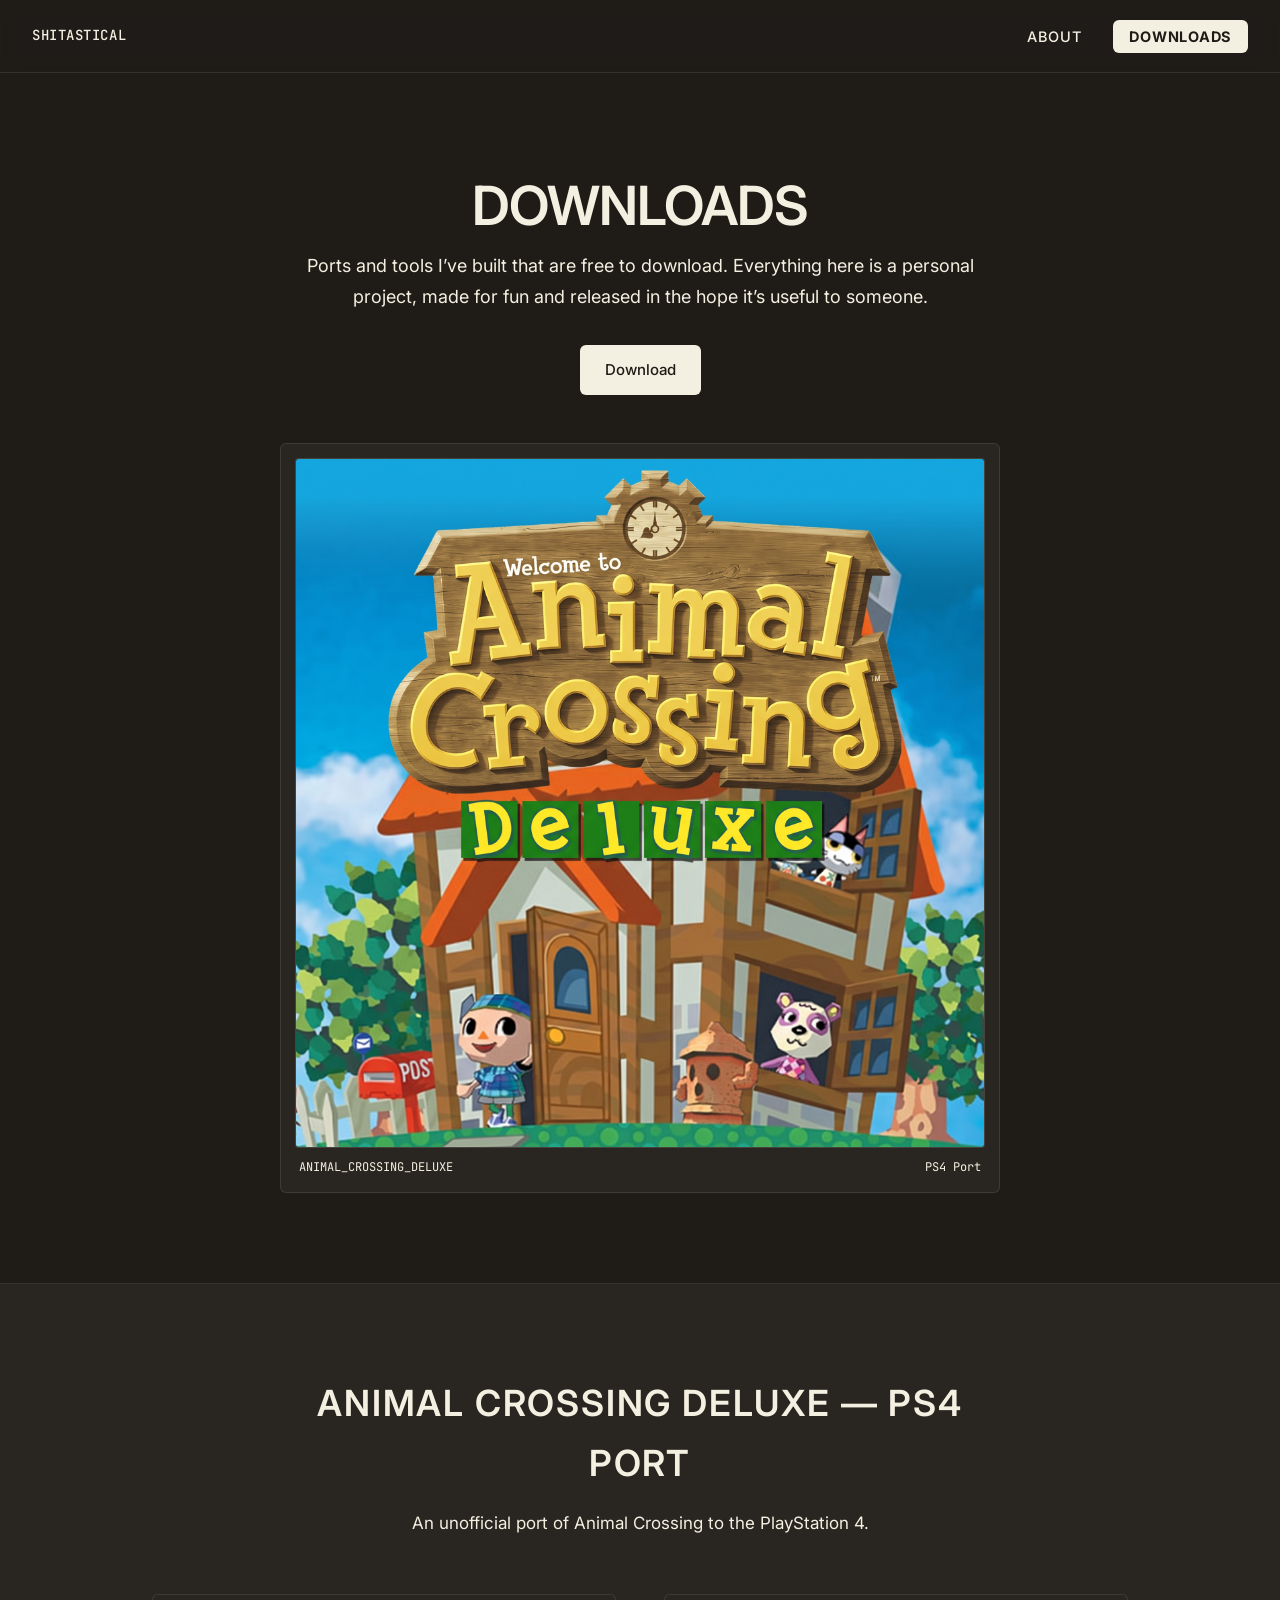
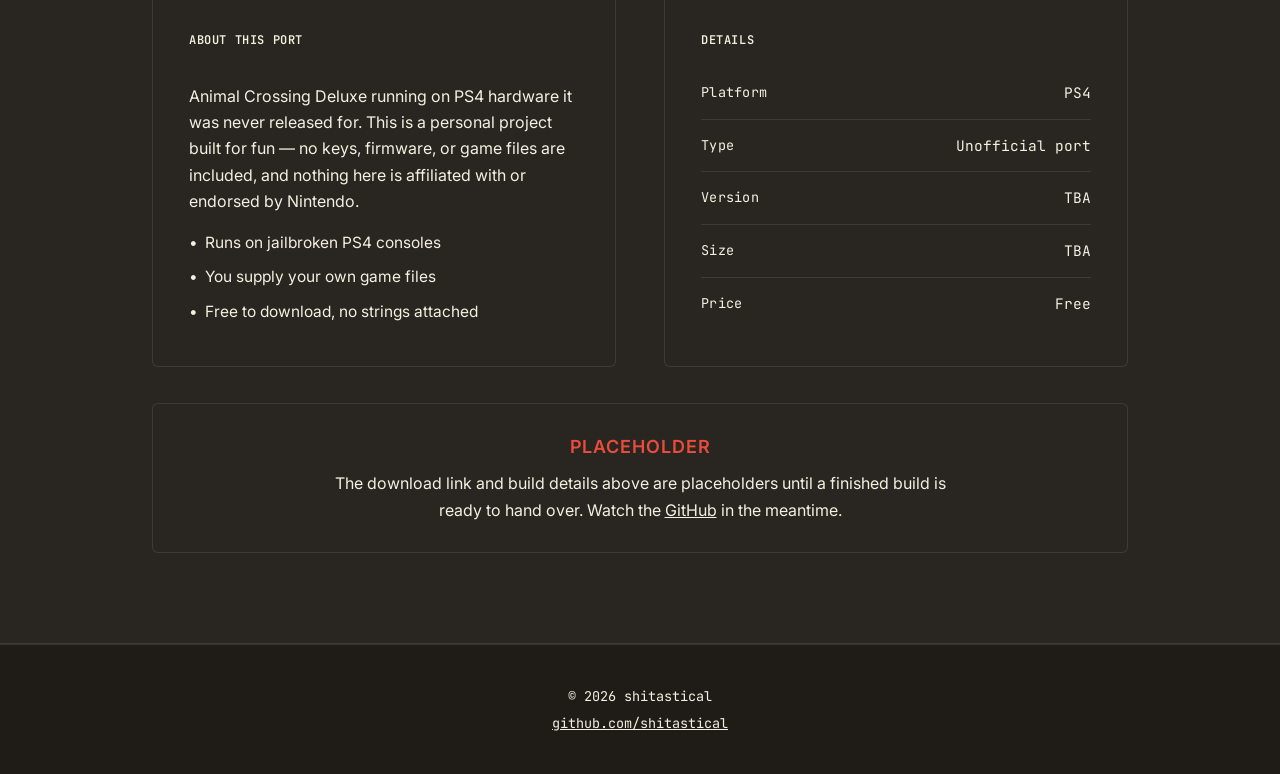
==== page-two.html @ 77c7bde1 "Fill in site content: About page, Downloads page with AC Deluxe art" ====
<!DOCTYPE html>
<html lang="en">
<head>
<meta charset="UTF-8">
<meta name="viewport" content="width=device-width, initial-scale=1.0">
<title>Downloads &mdash; shitastical</title>
<link rel="preconnect" href="https://fonts.googleapis.com">
<link rel="preconnect" href="https://fonts.gstatic.com" crossorigin>
<link href="https://fonts.googleapis.com/css2?family=Inter:wght@400;500;600;700&family=JetBrains+Mono:wght@400;500&display=swap" rel="stylesheet">
<link rel="stylesheet" href="style.css?v=2">
</head>
<body>

<div class="page-transition" id="pageTransition"></div>

<nav class="nav">
  <div class="wrap">
    <a href="#top" class="brand" data-page="page-two.html">
      <!-- <img src="assets/images/logo.png" alt="shitastical" class="logo-img"> -->
      shitastical
    </a>
    <ul class="nav-links">
      <li><a href="index.html" data-page="index.html">About</a></li>
      <li><a href="page-two.html" class="active" data-page="page-two.html">Downloads</a></li>
    </ul>
  </div>
</nav>

<main id="pageContent">
<header class="hero" id="top">
  <div class="wrap">
    <div class="hero-content">
      <h1>DOWNLOADS</h1>
      <p class="lede">
        Ports and tools I&rsquo;ve built that are free to download. Everything here is a
        personal project, made for fun and released in the hope it&rsquo;s useful to someone.
      </p>
      <div class="hero-ctas">
        <a href="#" class="btn btn-donate">Download</a>
      </div>
    </div>
    <div class="frame" style="max-width: 720px;">
      <div class="frame-inner" style="aspect-ratio: 1 / 1;">
        <img src="assets/images/animal_crossing_deluxe_icon.jpeg" alt="Animal Crossing Deluxe cover art">
      </div>
      <div class="frame-cap"><span>ANIMAL_CROSSING_DELUXE</span><span>PS4 Port</span></div>
    </div>
  </div>
</header>

<section class="section section-alt" id="ac-nintendo">
  <div class="wrap">
    <div class="section-head reveal">
      <h2>Animal Crossing Deluxe &mdash; PS4 Port</h2>
      <p>An unofficial port of Animal Crossing to the PlayStation 4.</p>
    </div>
    <div class="about-body">
      <div class="reveal about-card">
        <h4 class="about-card-label">About this port</h4>
        <p>
          Animal Crossing Deluxe running on PS4 hardware it was never released for. This is a
          personal project built for fun &mdash; no keys, firmware, or game files are included,
          and nothing here is affiliated with or endorsed by Nintendo.
        </p>
        <ul class="about-list">
          <li>Runs on jailbroken PS4 consoles</li>
          <li>You supply your own game files</li>
          <li>Free to download, no strings attached</li>
        </ul>
      </div>

      <div class="reveal about-card">
        <h4 class="about-card-label">Details</h4>
        <div class="stat-list">
          <div class="stat-row"><span class="label">Platform</span><span class="value">PS4</span></div>
          <div class="stat-row"><span class="label">Type</span><span class="value">Unofficial port</span></div>
          <div class="stat-row"><span class="label">Version</span><span class="value">TBA</span></div>
          <div class="stat-row"><span class="label">Size</span><span class="value">TBA</span></div>
          <div class="stat-row"><span class="label">Price</span><span class="value">Free</span></div>
        </div>
      </div>
    </div>

    <div class="reveal note-panel">
      <h3>Placeholder</h3>
      <p>
        The download link and build details above are placeholders until a finished build is
        ready to hand over. Watch the
        <a href="https://github.com/shitastical">GitHub</a> in the meantime.
      </p>
    </div>
  </div>
</section>

</main>

<!-- Lightbox Modal Overlay -->
<div class="lightbox" id="screenshotLightbox">
  <div class="lightbox-content">
    <button class="lightbox-close" id="lightboxClose" aria-label="Close">&times;</button>
    <div id="lightboxTarget" style="width:100%; height:100%;"></div>
  </div>
</div>

<footer>
  <div class="wrap" style="justify-content: center; flex-direction: column; gap: 4px;">
    <span>&copy; 2026 shitastical</span>
    <span><a href="https://github.com/shitastical">github.com/shitastical</a></span>
  </div>
</footer>

<script>
  // SPA Page Router
  const pageContent = document.getElementById('pageContent');
  const pageTransition = document.getElementById('pageTransition');
  const navLinks = document.querySelectorAll('.nav-links a, .brand');
  
  // Intercept nav clicks
  navLinks.forEach(link => {
    link.addEventListener('click', async (e) => {
      const href = link.getAttribute('href');
      const dataPage = link.getAttribute('data-page');
      const targetPage = dataPage || href;
      
      if (href && !href.startsWith('#') && !href.startsWith('javascript:') && targetPage) {
        // Skip transition if already on this page
        const currentPage = window.location.pathname.split('/').pop() || 'page-two.html';
        if (currentPage === targetPage) {
          e.preventDefault();
          window.scrollTo({ top: 0, behavior: 'smooth' });
          // Re-trigger reveal animations
          document.querySelectorAll('.reveal').forEach(el => el.classList.remove('is-visible'));
          setTimeout(() => {
            initRevealAnimations();
          }, 100);
          return;
        }
        
        e.preventDefault();
        
        // Update active state
        document.querySelectorAll('.nav-links a').forEach(a => a.classList.remove('active'));
        if (link.parentElement.classList.contains('nav-links')) {
          link.classList.add('active');
        } else {
          const matchingLink = document.querySelector(`.nav-links a[data-page="${targetPage}"]`);
          if (matchingLink) matchingLink.classList.add('active');
        }
        
        // Fade out content and show overlay
        pageContent.classList.add('loading');
        if (pageTransition) {
          pageTransition.classList.add('active');
        }
        
        // Wait for fade-out to complete, then fetch
        setTimeout(async () => {
          const fadeOutEnd = Date.now();
          
          try {
            const response = await fetch(targetPage);
            const html = await response.text();
            const parser = new DOMParser();
            const doc = parser.parseFromString(html, 'text/html');
            const newContent = doc.getElementById('pageContent');
            
            if (newContent) {
              pageContent.innerHTML = newContent.innerHTML;
              history.pushState({}, '', targetPage);
              window.scrollTo(0, 0);
              initRevealAnimations();
              
              // Wait 500ms after content is ready
              setTimeout(() => {
                pageContent.classList.remove('loading');
                if (pageTransition) {
                  pageTransition.classList.remove('active');
                }
              }, 500);
            }
          } catch (error) {
            console.error('Failed to load page:', error);
            pageContent.classList.remove('loading');
            if (pageTransition) {
              pageTransition.classList.remove('active');
            }
            window.location.href = targetPage;
          }
        }, 400);
      }
    });
  });
  
  // Handle browser back/forward
  window.addEventListener('popstate', () => {
    const currentPage = window.location.pathname.split('/').pop() || 'page-two.html';
    const matchingLink = document.querySelector(`.nav-links a[data-page="${currentPage}"]`);
    if (matchingLink) {
      document.querySelectorAll('.nav-links a').forEach(a => a.classList.remove('active'));
      matchingLink.classList.add('active');
    }
  });
  
  // Reveal animations
  function initRevealAnimations() {
    const revealEls = document.querySelectorAll('.reveal');
    if ('IntersectionObserver' in window) {
      const io = new IntersectionObserver((entries) => {
        entries.forEach(entry => {
          if (entry.isIntersecting) {
            entry.target.classList.add('is-visible');
            io.unobserve(entry.target);
          }
        });
      }, { threshold: 0.12 });
      revealEls.forEach(el => io.observe(el));
    } else {
      revealEls.forEach(el => el.classList.add('is-visible'));
    }
  }
  
  // Lightbox with event delegation
  const lightbox = document.getElementById('screenshotLightbox');
  const lightboxTarget = document.getElementById('lightboxTarget');
  const lightboxClose = document.getElementById('lightboxClose');
  
  document.addEventListener('click', (e) => {
    const frame = e.target.closest('.frame');
    if (frame && lightbox && lightboxTarget) {
      const img = frame.querySelector('img');
      const placeholder = frame.querySelector('.photo-placeholder-frame');
      
      if (img) {
        const clonedImg = img.cloneNode(true);
        lightboxTarget.innerHTML = '';
        lightboxTarget.appendChild(clonedImg);
        lightbox.classList.add('is-active');
        document.body.style.overflow = 'hidden';
      } else if (placeholder) {
        const clonedPlaceholder = placeholder.cloneNode(true);
        lightboxTarget.innerHTML = '';
        lightboxTarget.appendChild(clonedPlaceholder);
        lightbox.classList.add('is-active');
        document.body.style.overflow = 'hidden';
      }
    }
  });
  
  function closeLightbox() {
    if (lightbox) {
      lightbox.classList.remove('is-active');
      if (lightboxTarget) lightboxTarget.innerHTML = '';
      document.body.style.overflow = '';
    }
  }
  
  if (lightboxClose) lightboxClose.addEventListener('click', closeLightbox);
  if (lightbox) {
    lightbox.addEventListener('click', (e) => {
      if (e.target === lightbox) closeLightbox();
    });
  }
  
  document.addEventListener('keydown', (e) => {
    if (e.key === 'Escape') closeLightbox();
  });
  
  // Initialize on load
  initRevealAnimations();
</script>
</body>
</html>
---- style.css ----
:root {
  /* Two-tone beige palette */
  --void: #1f1c18;
  --panel: #292520;
  --panel-2: #332e28;
  --line: rgba(244, 240, 225, 0.1);
  --line-strong: rgba(244, 240, 225, 0.18);
  --paper: #f4f0e1;
  --dim: #f4f0e1;
  --dimmer: #f4f0e1;
  --accent: #f4f0e1;
  --accent-hover: #f4f0e1;

  --font-body: 'Inter', -apple-system, BlinkMacSystemFont, "Segoe UI", Roboto, sans-serif;
  --font-mono: 'JetBrains Mono', monospace;

  --wrap: 1040px;
}

* { box-sizing: border-box; }

html {
  scroll-behavior: smooth;
  scroll-padding-top: 72px; 
}

body {
  margin: 0;
  background: var(--void);
  color: var(--paper);
  font-family: var(--font-body);
  font-size: 16px;
  line-height: 1.65;
  -webkit-font-smoothing: antialiased;
}

img {
  max-width: 100%;
  display: block;
  object-fit: cover;
}

a { color: inherit; }

:focus-visible {
  outline: 2px solid var(--accent); 
  outline-offset: 3px;
}

.wrap { max-width: var(--wrap); margin: 0 auto; padding: 0 32px; }

.status-tag {
  display: inline-block;
  font-family: var(--font-mono);
  font-size: 12px;
  letter-spacing: .06em;
  text-transform: uppercase;
  color: var(--accent);
  background: rgba(244, 240, 225, 0.06);
  border: 1px solid var(--line-strong);
  border-radius: 4px;
  padding: 6px 14px;
}

h1, h2, h3, h4 {
  font-family: var(--font-body);
  font-weight: 600;
  margin: 0;
  letter-spacing: -.02em;
}

/* ---------- NAV ---------- */
.nav {
  position: fixed;
  top: 0; left: 0; right: 0;
  z-index: 10000;
  background: rgba(31, 28, 24, 0.96);
  backdrop-filter: blur(8px);
  border-bottom: 1px solid var(--line);
}

.nav .wrap {
  display: flex;
  align-items: center;
  justify-content: space-between;
  height: 72px;
  max-width: 100%;
  padding: 0 32px;
}
.brand {
  display: flex;
  align-items: center;
  gap: 12px;
  text-decoration: none;
  font-family: var(--font-mono);
  font-size: 14px;
  font-weight: 500;
  letter-spacing: .04em;
  text-transform: uppercase;
  color: var(--paper);
}
.logo-img {
  width: 36px; height: 36px;
  flex-shrink: 0;
  object-fit: contain;
  border-radius: 4px;
}
.nav-links {
  display: flex;
  gap: 32px;
  list-style: none;
  margin: 0; padding: 0;
}
.nav-links a {
  color: var(--dim);
  text-decoration: none;
  font-size: 14.5px;
  font-weight: 500;
  text-transform: uppercase;
  letter-spacing: .05em;
  transition: color .2s ease;
}
.nav-links a:hover { color: var(--paper); }
.nav-links a.active {
  color: var(--void);
  font-weight: 700;
  background: var(--paper);
  padding: 8px 16px;
  border-radius: 6px;
}
@media (max-width: 760px){ .nav-links { display: none; } }

/* ---------- HERO ---------- */
.hero {
  padding: 160px 0 90px;
  border-bottom: 1px solid var(--line);
  background: var(--void);
  text-align: center;
}

.hero-content {
  max-width: 760px;
  margin: 0 auto;
}
.hero h1 {
  font-size: clamp(36px, 4.5vw, 54px);
  line-height: 1.1;
  margin: 16px 0 16px;
}
.hero p.lede {
  font-size: 18px;
  color: var(--dim);
  margin: 0 auto 32px;
  max-width: 62ch;
  line-height: 1.7;
}
.hero-ctas {
  display: flex;
  gap: 16px;
  justify-content: center;
  margin-bottom: 48px;
}

.btn {
  display: inline-flex;
  align-items: center;
  justify-content: center;
  gap: 10px;
  font-family: var(--font-body);
  font-weight: 500;
  font-size: 15px;
  padding: 12px 24px;
  border-radius: 6px;
  text-decoration: none;
  border: 1px solid transparent;
  cursor: pointer;
  transition: background .2s ease, border-color .2s ease, color .2s ease;
}

.btn-donate { background: var(--paper); color: var(--void); }
.btn-donate:hover { background: var(--accent-hover); }

.btn-outline { background: var(--panel); border-color: var(--line-strong); color: var(--paper); }
.btn-outline:hover { border-color: var(--accent); background: var(--panel-2); }

/* ---------- FRAMES ---------- */
.frame { 
  background: var(--panel);
  border: 1px solid var(--line);
  border-radius: 6px;
  padding: 14px;
  margin: 0 auto;
  width: 100%;
  cursor: pointer;
  transition: border-color .2s ease, transform .2s ease, box-shadow .2s ease;
}
.frame:hover {
  border-color: var(--accent);
  transform: translateY(-2px);
  box-shadow: 0 8px 24px rgba(0, 0, 0, 0.3);
}

.frame-inner {
  width: 100%;
  aspect-ratio: 16 / 9;
  background: var(--panel-2);
  border: 1px solid var(--line);
  border-radius: 4px;
  display: flex;
  align-items: center;
  justify-content: center;
  text-align: center;
  position: relative;
  overflow: hidden;
}
.frame-inner img {
  width: 100%;
  height: 100%;
  object-fit: cover;
}
.frame-inner svg {
  position: absolute;
  top: 0; left: 0;
  width: 100%; height: 100%;
  display: block;
}
.frame-cap {
  display: flex;
  justify-content: space-between;
  font-family: var(--font-mono);
  font-size: 12px;
  color: var(--dimmer);
  padding: 10px 4px 0;
}

/* ---------- LIGHTBOX ---------- */
.lightbox {
  position: fixed;
  top: 0; left: 0; width: 100%; height: 100%;
  background: rgba(20, 18, 16, 0.97);
  z-index: 20000;
  display: none;
  align-items: center;
  justify-content: center;
  padding: 40px;
  backdrop-filter: blur(12px);
}
.lightbox.is-active {
  display: flex;
}
.lightbox-content {
  max-width: 960px;
  width: 100%;
  background: var(--panel-2);
  border: 1px solid var(--line-strong);
  border-radius: 8px;
  padding: 14px;
  position: relative;
  box-shadow: 0 24px 48px rgba(0, 0, 0, 0.5);
}
.lightbox-content svg,
.lightbox-content img {
  width: 100%;
  height: auto;
  display: block;
  border-radius: 4px;
}
.lightbox-close {
  position: absolute;
  top: -40px; right: 0;
  background: none;
  border: none;
  color: #e74c3c;
  font-family: var(--font-mono);
  font-size: 28px;
  font-weight: bold;
  cursor: pointer;
  line-height: 1;
  padding: 4px 8px;
  transition: color .2s ease, transform .15s ease;
}
.lightbox-close:hover {
  color: #ff6b5a;
  transform: scale(1.15);
}

/* ---------- SECTIONS ---------- */
.section { padding: 90px 0; border-bottom: 1px solid var(--line); }
.section-alt { background: var(--panel); }
.section-head { max-width: 740px; margin: 0 auto 56px; text-align: center; }
.section-head h2 { font-size: clamp(28px, 3vw, 36px); margin-bottom: 16px; text-transform: uppercase; letter-spacing: .05em; }
.section-head p { margin: 10px 0 0; font-size: 17px; color: var(--dim); line-height: 1.7; }

/* ---------- ABOUT ---------- */
.about-body { 
  display: grid; 
  grid-template-columns: 1fr 1fr; 
  gap: 48px; 
  align-items: stretch;
}

.about-card {
  background: var(--panel);
  border: 1px solid var(--line);
  border-radius: 6px;
  padding: 36px;
  display: flex;
  flex-direction: column;
  justify-content: flex-start;
  height: 100%;
}

.about-card-label {
  font-family: var(--font-mono);
  font-size: 12px;
  letter-spacing: .05em;
  text-transform: uppercase;
  color: var(--accent);
  margin-bottom: 16px;
}

#philosophy .about-card-label {
  text-align: center;
}

#about .about-card-label {
  text-align: center;
}

.about-bio {
  font-size: 15.5px;
  color: var(--dim);
  line-height: 1.7;
  margin: 0 0 24px;
}

.about-list {
  list-style: none;
  margin: 0;
  padding: 0;
  display: flex;
  flex-direction: column;
  gap: 10px;
}
.about-list li {
  font-size: 15.5px;
  color: var(--dim);
  padding-left: 16px;
  position: relative;
  line-height: 1.6;
}
.about-list li::before {
  content: "•";
  position: absolute;
  left: 0;
  color: var(--accent);
}

.about-photo-card {
  display: flex;
  align-items: center;
  justify-content: center;
  padding: 0;
  overflow: hidden;
  position: relative;
}

.photo-caption {
  position: absolute;
  left: 0;
  right: 0;
  bottom: 0;
  padding: 12px 16px;
  background: linear-gradient(to top, rgba(0,0,0,.75), rgba(0,0,0,0));
  color: var(--paper);
  font-family: var(--font-mono);
  font-size: 15px;
  letter-spacing: .02em;
  text-align: center;
}

.photo-placeholder {
  width: 100%;
  height: 100%;
  min-height: 280px;
  background: var(--panel-2);
  display: flex;
  align-items: center;
  justify-content: center;
}
.photo-placeholder span {
  font-family: var(--font-mono);
  font-size: 13px;
  color: var(--dimmer);
  text-transform: uppercase;
  letter-spacing: .05em;
}

.photo-placeholder-frame {
  display: flex;
  align-items: center;
  justify-content: center;
}
.photo-placeholder-frame span {
  font-family: var(--font-mono);
  font-size: 13px;
  color: var(--dimmer);
  text-transform: uppercase;
  letter-spacing: .05em;
}

.feature-cols {
  display: grid;
  grid-template-columns: 1fr 1fr;
  gap: 28px;
  height: 100%;
}
.feature-cols ul {
  list-style: none;
  margin: 0;
  padding: 0;
  display: flex;
  flex-direction: column;
  gap: 10px;
}
.feature-cols li {
  font-size: 15.5px;
  color: var(--dim);
  padding-left: 16px;
  position: relative;
  line-height: 1.6;
}
.feature-cols li::before {
  content: "•";
  position: absolute;
  left: 0;
  color: var(--accent);
}

.stat-list { 
  display: flex;
  flex-direction: column;
  justify-content: center;
  height: 100%;
}
.stat-row {
  display: flex; justify-content: space-between;
  padding: 14px 0; border-bottom: 1px solid var(--line);
}
.stat-row:last-child { border-bottom: none; }
.stat-row .label {
  font-family: var(--font-mono); font-size: 13.5px; letter-spacing: .02em;
  color: var(--dimmer);
}
.stat-row .value { font-family: var(--font-mono); font-size: 14.5px; color: var(--paper); }

.note-panel {
  background: var(--panel);
  border: 1px solid var(--line);
  border-radius: 6px;
  padding: 28px 36px;
  margin-top: 36px;
  text-align: center;
}
.note-panel h3 { font-size: 18px; font-weight: 600; margin-bottom: 8px; color: #e74c3c; text-transform: uppercase; letter-spacing: .05em; }
.note-panel p { margin: 0 auto; font-size: 16px; color: var(--dim); max-width: 64ch; line-height: 1.7; }

/* ---------- GALLERY ---------- */
.gallery-grid { display: grid; grid-template-columns: repeat(2, 1fr); gap: 24px; }
@media (max-width: 640px){ .gallery-grid { grid-template-columns: 1fr; } }

/* ---------- DEVLOG ---------- */
.log { max-width: 720px; margin: 0 auto; }
.log-entry {
  display: grid; 
  grid-template-columns: 120px 1fr; 
  gap: 32px;
  padding: 24px 0; 
  border-bottom: 1px solid var(--line);
}
.log-entry:first-child { padding-top: 0; }
.log-entry:last-child { border-bottom: none; }
.log-date {
  font-family: var(--font-mono); 
  font-size: 13.5px; 
  color: var(--dimmer);
  line-height: 1.5;
}
.log-tag {
  display: inline-block; 
  font-family: var(--font-mono); 
  font-size: 11.5px;
  letter-spacing: .04em; 
  text-transform: uppercase; 
  color: var(--accent);
  margin-bottom: 6px;
}
.log-entry h3 { font-size: 18px; font-weight: 600; margin-bottom: 8px; }
.log-entry p { margin: 0; font-size: 15.5px; color: var(--dim); line-height: 1.65; }

/* ---------- SUPPORT ---------- */
.support-grid { display: flex; flex-wrap: wrap; justify-content: center; gap: 28px; max-width: 860px; margin: 0 auto; }
@media (max-width: 680px){ .support-grid { flex-direction: column; align-items: center; } }
.support-card {
  background: var(--panel-2);
  border: 1px solid var(--line);
  border-radius: 6px;
  padding: 36px;
  display: flex;
  flex-direction: column;
  align-items: center;
  text-align: center;
  min-height: 400px;
  width: 100%;
  max-width: 340px;
}
.support-card h3 { font-size: 20px; font-weight: 600; margin-bottom: 10px; }
.support-card > p { color: var(--dim); font-size: 15.5px; margin: 0 0 24px; line-height: 1.65; }
.roles {
  list-style: none; margin: 0 0 28px; padding: 0;
  display: flex; flex-direction: column; gap: 8px;
  width: 100%;
  text-align: center;
  background: var(--panel);
  padding: 20px;
  border: 1px solid var(--line);
  border-radius: 4px;
}
.roles li {
  font-family: var(--font-mono);
  font-size: 14px; color: var(--paper);
}
.support-card .btn { margin: auto 0; }

/* ---------- PAGE HERO (for devlog/join pages) ---------- */
.page-hero {
  padding: 160px 0 60px;
  border-bottom: 1px solid var(--line);
  background: var(--void);
  text-align: center;
}
.page-hero h1 {
  font-size: clamp(36px, 4.5vw, 54px);
  line-height: 1.1;
  margin: 16px 0 16px;
  text-transform: uppercase;
  letter-spacing: .05em;
}
.page-hero p {
  font-size: 18px;
  color: var(--dim);
  margin: 0 auto 32px;
  max-width: 62ch;
  line-height: 1.7;
}

/* ---------- ROLES GRID (for join page) ---------- */
.roles-grid {
  display: grid;
  grid-template-columns: repeat(2, 1fr);
  gap: 24px;
  max-width: 860px;
  margin: 0 auto;
}
@media (max-width: 680px){ .roles-grid { grid-template-columns: 1fr; } }
.role-card {
  background: var(--panel);
  border: 1px solid var(--line);
  border-radius: 6px;
  padding: 36px;
  display: flex;
  flex-direction: column;
  align-items: center;
  text-align: center;
}
.role-card h3 {
  font-family: var(--font-mono);
  font-size: 16px;
  text-transform: uppercase;
  letter-spacing: .05em;
  margin-bottom: 12px;
  color: var(--accent);
}
.role-card p {
  font-size: 15px;
  color: var(--dim);
  line-height: 1.6;
  margin: 0;
}

/* ---------- FORM (for join page) ---------- */
.apply-form {
  max-width: 640px;
  margin: 0 auto;
  background: var(--panel);
  border: 1px solid var(--line);
  border-radius: 6px;
  padding: 48px;
}
.form-group {
  margin-bottom: 24px;
}
.form-group label {
  display: block;
  font-family: var(--font-mono);
  font-size: 13px;
  text-transform: uppercase;
  letter-spacing: .05em;
  color: var(--dimmer);
  margin-bottom: 8px;
}
.form-group input,
.form-group select,
.form-group textarea {
  width: 100%;
  background: var(--panel-2);
  border: 1px solid var(--line-strong);
  border-radius: 4px;
  padding: 12px 16px;
  color: var(--paper);
  font-family: var(--font-body);
  font-size: 15px;
  transition: border-color .2s ease;
}
.form-group input:focus,
.form-group select:focus,
.form-group textarea:focus {
  outline: none;
  border-color: var(--accent);
}
.form-group textarea {
  resize: vertical;
  min-height: 120px;
}
.form-submit {
  width: 100%;
  background: var(--paper);
  color: var(--void);
  font-weight: 600;
  font-size: 15px;
  padding: 14px 24px;
  border: none;
  border-radius: 6px;
  cursor: pointer;
  text-transform: uppercase;
  letter-spacing: .05em;
  transition: background .2s ease;
}
.form-submit:hover {
  background: var(--accent-hover);
}

/* ---------- FOOTER ---------- */
footer { padding: 40px 0; background: var(--void); border-top: 1px solid var(--line); }
footer .wrap {
  display: flex; 
  justify-content: center; 
  align-items: center;
  font-family: var(--font-mono);
  font-size: 13.5px; 
  color: var(--dimmer);
}

/* ---------- REVEAL ---------- */
.reveal { 
  opacity: 0; 
  transform: translateY(16px); 
  transition: opacity 0.6s ease, transform 0.6s ease; 
}
.reveal.is-visible { opacity: 1; transform: translateY(0); }
@media (prefers-reduced-motion: reduce){
  .reveal { opacity: 1; transform: none; transition: none; }
  html { scroll-behavior: auto; }
}

/* ---------- ROADMAP ---------- */
.roadmap {
  max-width: 800px;
  margin: 0 auto;
  display: flex;
  flex-direction: column;
  gap: 24px;
}
.roadmap-entry {
  display: grid;
  grid-template-columns: 140px 1fr;
  gap: 32px;
  padding: 24px;
  background: var(--panel);
  border: 1px solid var(--line);
  border-radius: 6px;
  transition: border-color .2s ease, transform .2s ease;
}
.roadmap-entry:hover {
  border-color: var(--line-strong);
  transform: translateY(-2px);
}
.roadmap-date {
  font-family: var(--font-mono);
  font-size: 13px;
  letter-spacing: .04em;
  text-transform: uppercase;
  color: var(--accent);
  white-space: nowrap;
  padding-top: 2px;
}
.roadmap-content h3 {
  font-size: 18px;
  font-weight: 600;
  margin: 0 0 8px;
  color: var(--paper);
}
.roadmap-content p {
  margin: 0;
  font-size: 15.5px;
  color: var(--dim);
  line-height: 1.65;
}
@media (max-width: 680px) {
  .roadmap-entry {
    grid-template-columns: 1fr;
    gap: 10px;
  }
}

/* ---------- PAGE TRANSITION ---------- */
.page-transition {
  position: fixed;
  top: 72px; left: 0;
  width: 100%; height: calc(100% - 72px);
  background: var(--void);
  z-index: 9999;
  pointer-events: none;
  opacity: 0;
  transition: opacity 0.4s ease;
}
.page-transition.active {
  opacity: 1;
  pointer-events: all;
}

#pageContent {
  opacity: 1;
  transition: opacity 0.4s ease;
}
#pageContent.loading {
  opacity: 0;
}

@media (max-width: 820px) {
  .about-body { grid-template-columns: 1fr; gap: 32px; }
  .feature-cols { margin-top: 24px; }
  .section { padding: 60px 0; }
  .apply-form { padding: 32px 24px; }
  .log-entry { grid-template-columns: 1fr; gap: 8px; }
}
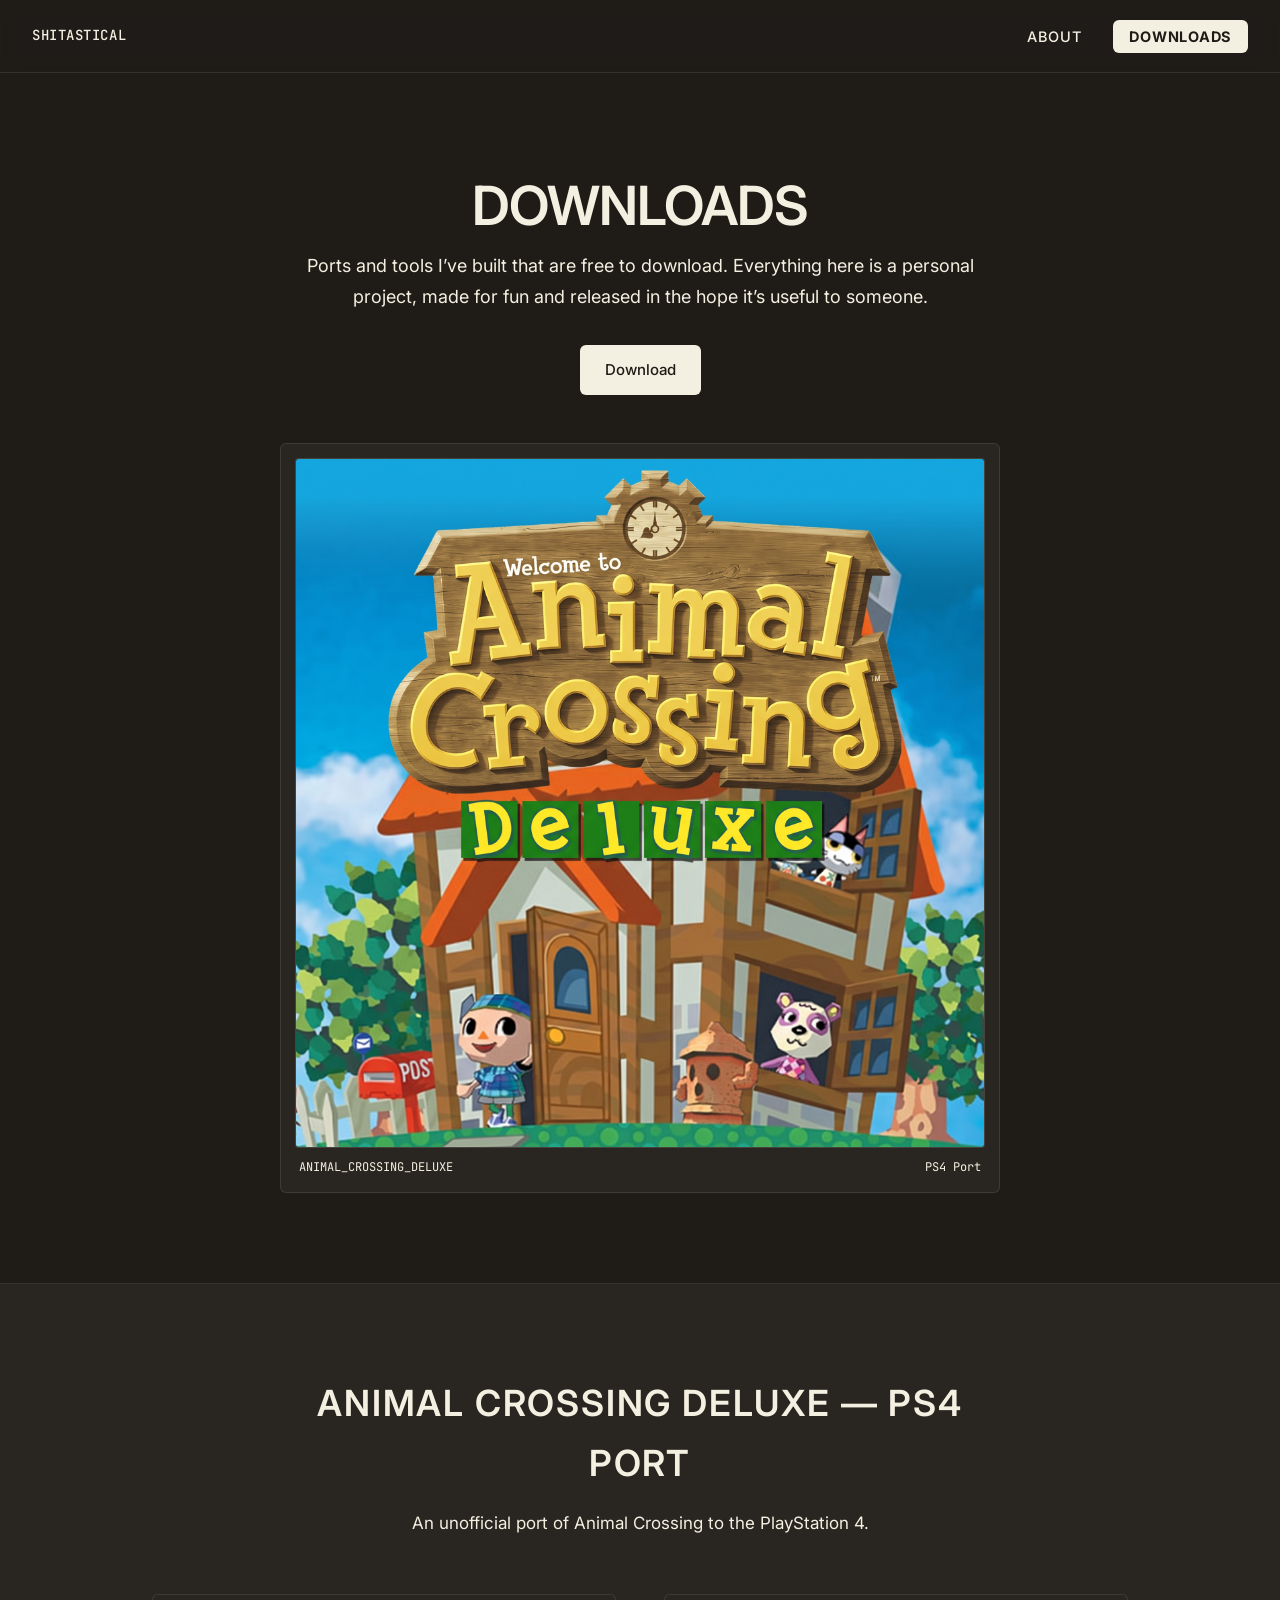
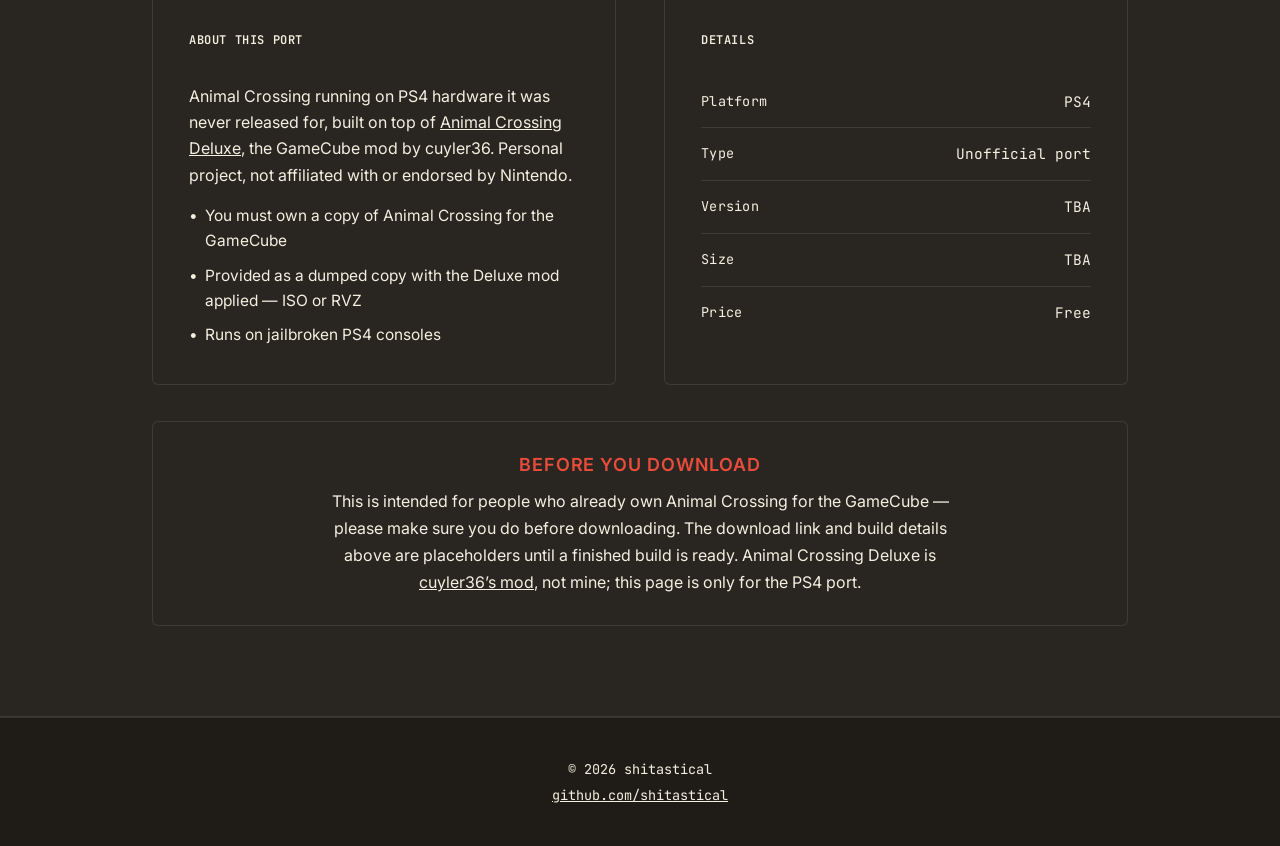
==== commit c8cdddc8: "Downloads: credit AC Deluxe mod, state GameCube ownership requirement" ====
--- a/page-two.html
+++ b/page-two.html
@@ -58,14 +58,15 @@
       <div class="reveal about-card">
         <h4 class="about-card-label">About this port</h4>
         <p>
-          Animal Crossing Deluxe running on PS4 hardware it was never released for. This is a
-          personal project built for fun &mdash; no keys, firmware, or game files are included,
-          and nothing here is affiliated with or endorsed by Nintendo.
+          Animal Crossing running on PS4 hardware it was never released for, built on top of
+          <a href="https://cuyler36.github.io/acdx/" rel="noopener">Animal Crossing Deluxe</a>,
+          the GameCube mod by cuyler36. Personal project, not affiliated with or endorsed by
+          Nintendo.
         </p>
         <ul class="about-list">
+          <li>You must own a copy of Animal Crossing for the GameCube</li>
+          <li>Provided as a dumped copy with the Deluxe mod applied &mdash; ISO or RVZ</li>
           <li>Runs on jailbroken PS4 consoles</li>
-          <li>You supply your own game files</li>
-          <li>Free to download, no strings attached</li>
         </ul>
       </div>
 
@@ -82,11 +83,13 @@
     </div>
 
     <div class="reveal note-panel">
-      <h3>Placeholder</h3>
+      <h3>Before you download</h3>
       <p>
-        The download link and build details above are placeholders until a finished build is
-        ready to hand over. Watch the
-        <a href="https://github.com/shitastical">GitHub</a> in the meantime.
+        This is intended for people who already own Animal Crossing for the GameCube &mdash;
+        please make sure you do before downloading. The download link and build details above
+        are placeholders until a finished build is ready. Animal Crossing Deluxe is
+        <a href="https://cuyler36.github.io/acdx/" rel="noopener">cuyler36&rsquo;s mod</a>, not
+        mine; this page is only for the PS4 port.
       </p>
     </div>
   </div>
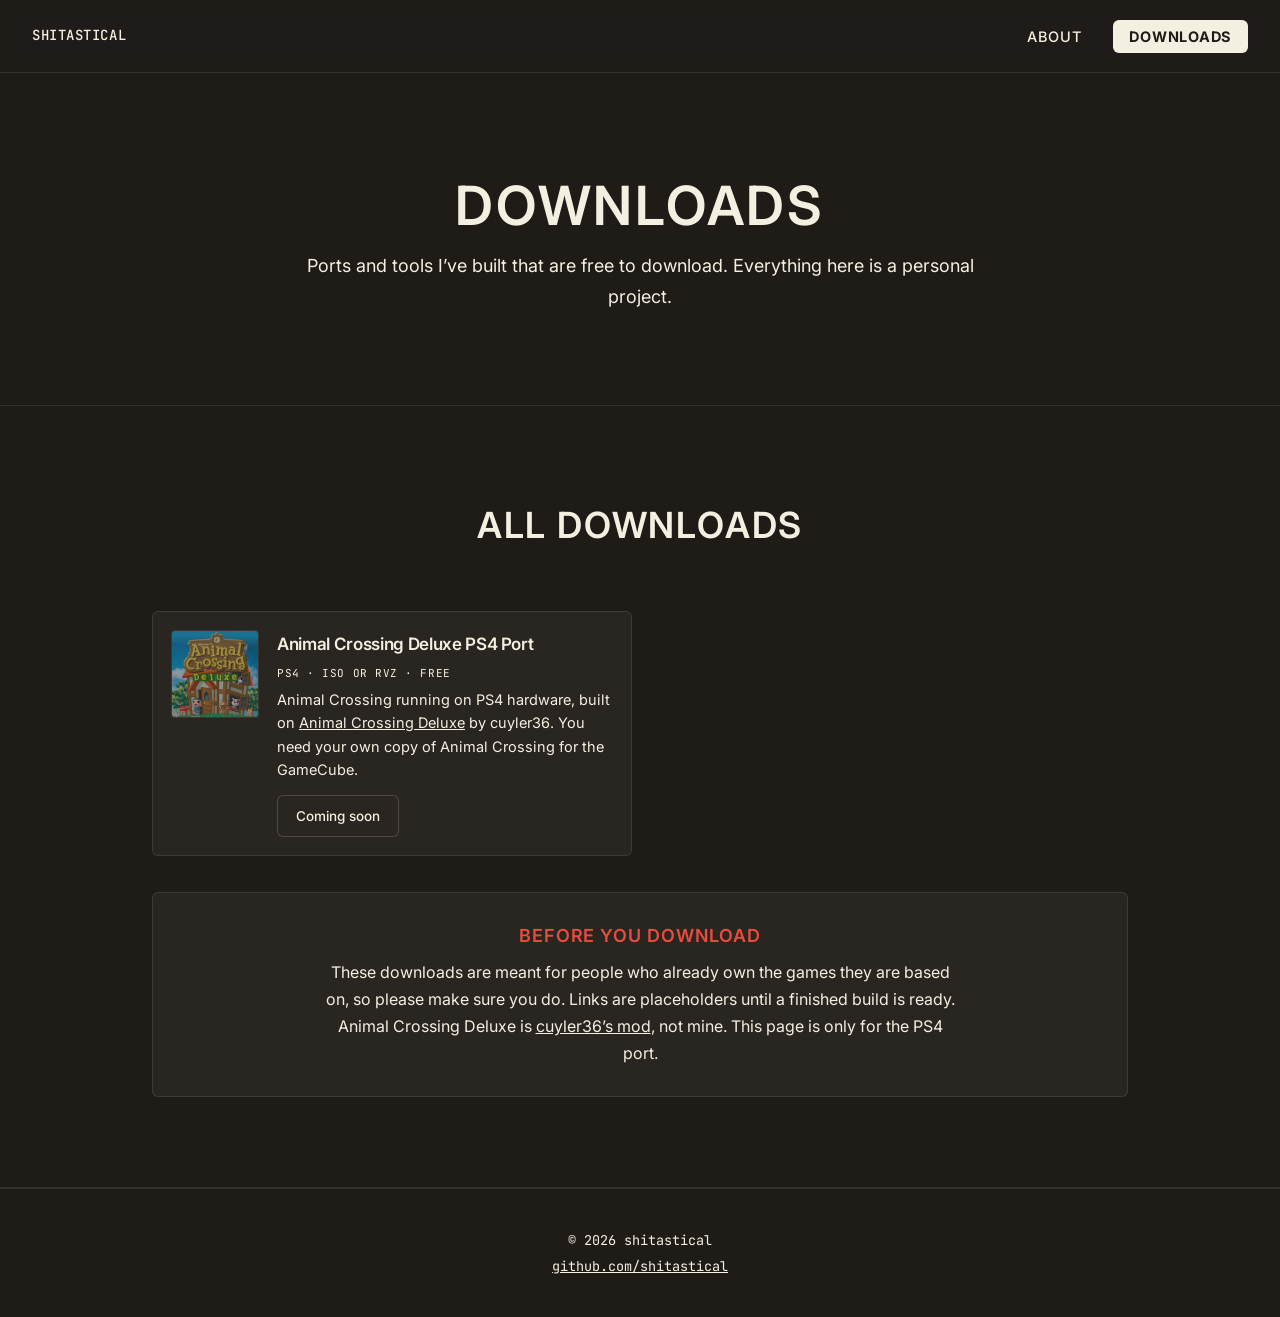
==== commit 77c3a7e0: "Downloads page as card grid; drop em-dashes" ====
--- a/page-two.html
+++ b/page-two.html
@@ -3,7 +3,7 @@
 <head>
 <meta charset="UTF-8">
 <meta name="viewport" content="width=device-width, initial-scale=1.0">
-<title>Downloads &mdash; shitastical</title>
+<title>Downloads, shitastical</title>
 <link rel="preconnect" href="https://fonts.googleapis.com">
 <link rel="preconnect" href="https://fonts.gstatic.com" crossorigin>
 <link href="https://fonts.googleapis.com/css2?family=Inter:wght@400;500;600;700&family=JetBrains+Mono:wght@400;500&display=swap" rel="stylesheet">
@@ -27,69 +27,48 @@
 </nav>
 
 <main id="pageContent">
-<header class="hero" id="top">
+<header class="page-hero" id="top">
   <div class="wrap">
-    <div class="hero-content">
-      <h1>DOWNLOADS</h1>
-      <p class="lede">
-        Ports and tools I&rsquo;ve built that are free to download. Everything here is a
-        personal project, made for fun and released in the hope it&rsquo;s useful to someone.
-      </p>
-      <div class="hero-ctas">
-        <a href="#" class="btn btn-donate">Download</a>
-      </div>
-    </div>
-    <div class="frame" style="max-width: 720px;">
-      <div class="frame-inner" style="aspect-ratio: 1 / 1;">
-        <img src="assets/images/animal_crossing_deluxe_icon.jpeg" alt="Animal Crossing Deluxe cover art">
-      </div>
-      <div class="frame-cap"><span>ANIMAL_CROSSING_DELUXE</span><span>PS4 Port</span></div>
-    </div>
+    <h1>DOWNLOADS</h1>
+    <p>Ports and tools I&rsquo;ve built that are free to download. Everything here is a personal project.</p>
   </div>
 </header>
 
-<section class="section section-alt" id="ac-nintendo">
+<section class="section" id="downloads">
   <div class="wrap">
     <div class="section-head reveal">
-      <h2>Animal Crossing Deluxe &mdash; PS4 Port</h2>
-      <p>An unofficial port of Animal Crossing to the PlayStation 4.</p>
+      <h2>All downloads</h2>
     </div>
-    <div class="about-body">
-      <div class="reveal about-card">
-        <h4 class="about-card-label">About this port</h4>
-        <p>
-          Animal Crossing running on PS4 hardware it was never released for, built on top of
-          <a href="https://cuyler36.github.io/acdx/" rel="noopener">Animal Crossing Deluxe</a>,
-          the GameCube mod by cuyler36. Personal project, not affiliated with or endorsed by
-          Nintendo.
-        </p>
-        <ul class="about-list">
-          <li>You must own a copy of Animal Crossing for the GameCube</li>
-          <li>Provided as a dumped copy with the Deluxe mod applied &mdash; ISO or RVZ</li>
-          <li>Runs on jailbroken PS4 consoles</li>
-        </ul>
-      </div>
-
-      <div class="reveal about-card">
-        <h4 class="about-card-label">Details</h4>
-        <div class="stat-list">
-          <div class="stat-row"><span class="label">Platform</span><span class="value">PS4</span></div>
-          <div class="stat-row"><span class="label">Type</span><span class="value">Unofficial port</span></div>
-          <div class="stat-row"><span class="label">Version</span><span class="value">TBA</span></div>
-          <div class="stat-row"><span class="label">Size</span><span class="value">TBA</span></div>
-          <div class="stat-row"><span class="label">Price</span><span class="value">Free</span></div>
+
+    <div class="download-grid">
+
+      <article class="reveal download-card is-soon">
+        <img class="download-thumb" src="assets/images/animal_crossing_deluxe_icon.jpeg"
+             alt="Animal Crossing Deluxe cover art" width="88" height="88" loading="lazy">
+        <div class="download-body">
+          <h3 class="download-title">Animal Crossing Deluxe PS4 Port</h3>
+          <p class="download-meta">PS4 &middot; ISO or RVZ &middot; Free</p>
+          <p class="download-desc">
+            Animal Crossing running on PS4 hardware, built on
+            <a href="https://cuyler36.github.io/acdx/" rel="noopener">Animal Crossing Deluxe</a>
+            by cuyler36. You need your own copy of Animal Crossing for the GameCube.
+          </p>
+          <div class="download-actions">
+            <a href="#" class="btn btn-outline">Coming soon</a>
+          </div>
         </div>
-      </div>
+      </article>
+
     </div>
 
     <div class="reveal note-panel">
       <h3>Before you download</h3>
       <p>
-        This is intended for people who already own Animal Crossing for the GameCube &mdash;
-        please make sure you do before downloading. The download link and build details above
-        are placeholders until a finished build is ready. Animal Crossing Deluxe is
+        These downloads are meant for people who already own the games they are based on,
+        so please make sure you do. Links are placeholders until a finished build is ready.
+        Animal Crossing Deluxe is
         <a href="https://cuyler36.github.io/acdx/" rel="noopener">cuyler36&rsquo;s mod</a>, not
-        mine; this page is only for the PS4 port.
+        mine. This page is only for the PS4 port.
       </p>
     </div>
   </div>
--- a/style.css
+++ b/style.css
@@ -650,6 +650,66 @@
   background: var(--accent-hover);
 }
 
+/* ---------- DOWNLOADS ---------- */
+.download-grid {
+  display: grid;
+  grid-template-columns: repeat(auto-fill, minmax(320px, 1fr));
+  gap: 16px;
+}
+.download-card {
+  background: var(--panel);
+  border: 1px solid var(--line);
+  border-radius: 6px;
+  padding: 18px;
+  display: flex;
+  gap: 18px;
+  align-items: flex-start;
+  transition: border-color .2s ease;
+}
+.download-card:hover { border-color: var(--line-strong); }
+.download-thumb {
+  width: 88px;
+  height: 88px;
+  flex-shrink: 0;
+  object-fit: cover;
+  border-radius: 4px;
+  border: 1px solid var(--line);
+  background: var(--panel-2);
+}
+.download-body {
+  min-width: 0;
+  display: flex;
+  flex-direction: column;
+  gap: 6px;
+}
+.download-title {
+  font-size: 17px;
+  font-weight: 600;
+  margin: 0;
+}
+.download-meta {
+  font-family: var(--font-mono);
+  font-size: 11px;
+  letter-spacing: .05em;
+  text-transform: uppercase;
+  color: var(--dimmer);
+  margin: 0;
+}
+.download-desc {
+  font-size: 14.5px;
+  color: var(--dim);
+  line-height: 1.6;
+  margin: 0;
+}
+.download-actions {
+  margin-top: 8px;
+  display: flex;
+  gap: 10px;
+  flex-wrap: wrap;
+}
+.download-actions .btn { padding: 9px 18px; font-size: 13.5px; }
+.download-card.is-soon .download-thumb { opacity: .6; }
+
 /* ---------- FOOTER ---------- */
 footer { padding: 40px 0; background: var(--void); border-top: 1px solid var(--line); }
 footer .wrap {
@@ -753,4 +813,5 @@
   .section { padding: 60px 0; }
   .apply-form { padding: 32px 24px; }
   .log-entry { grid-template-columns: 1fr; gap: 8px; }
-}
+  .download-grid { grid-template-columns: 1fr; }
+}
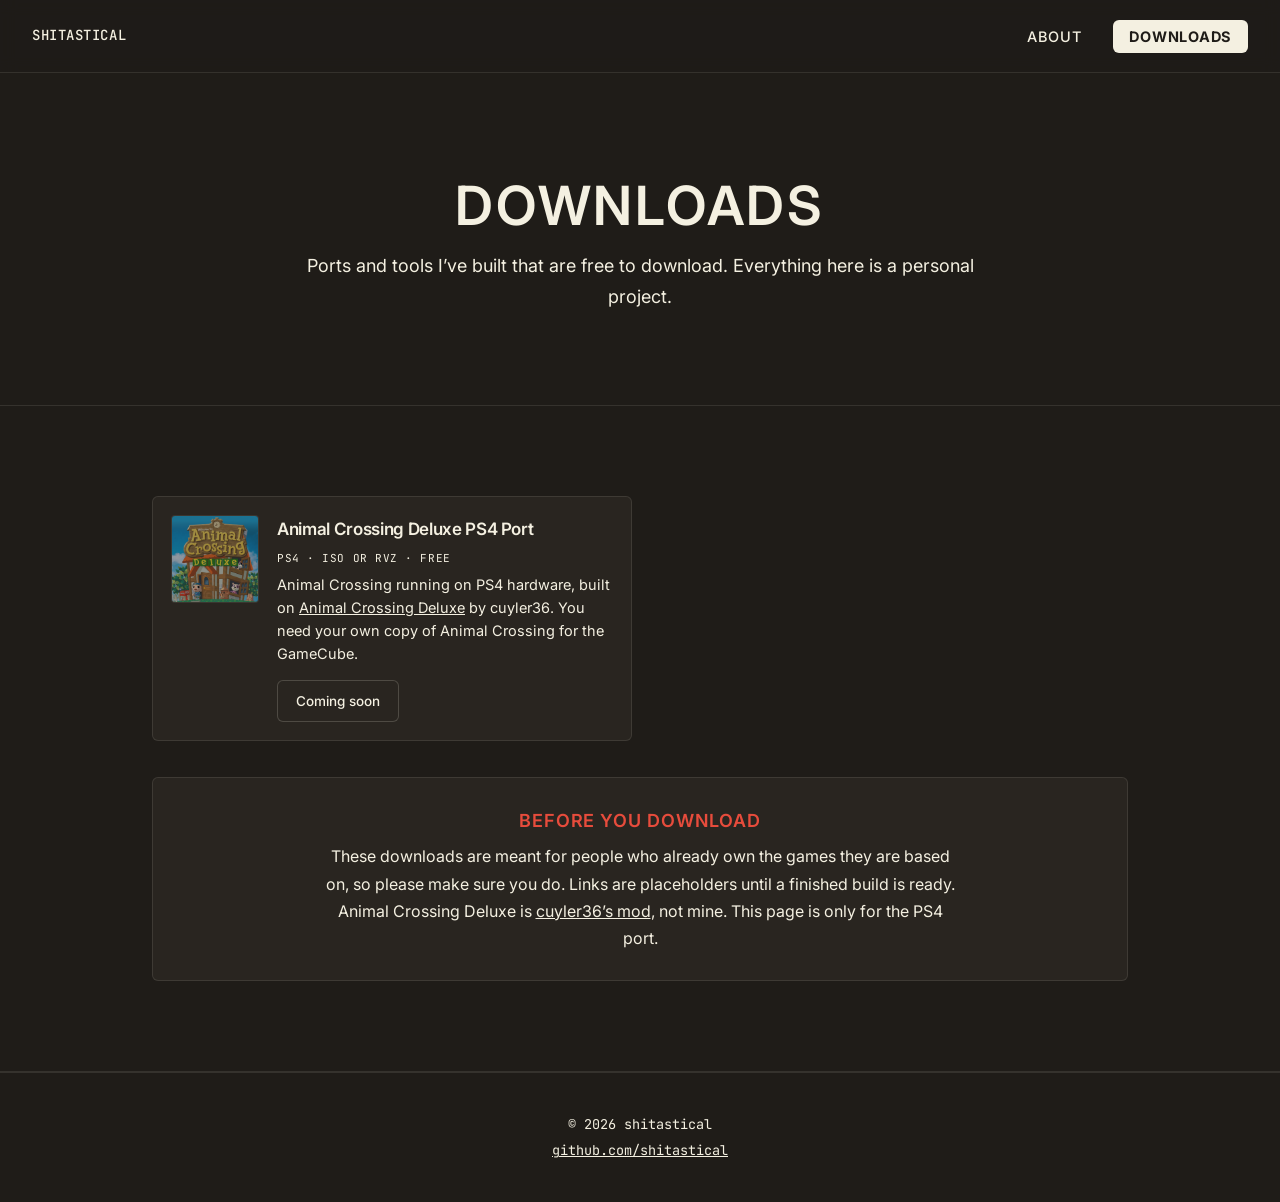
==== commit 64e1c1d7: "Downloads: drop redundant All downloads heading" ====
--- a/page-two.html
+++ b/page-two.html
@@ -36,10 +36,6 @@
 
 <section class="section" id="downloads">
   <div class="wrap">
-    <div class="section-head reveal">
-      <h2>All downloads</h2>
-    </div>
-
     <div class="download-grid">
 
       <article class="reveal download-card is-soon">
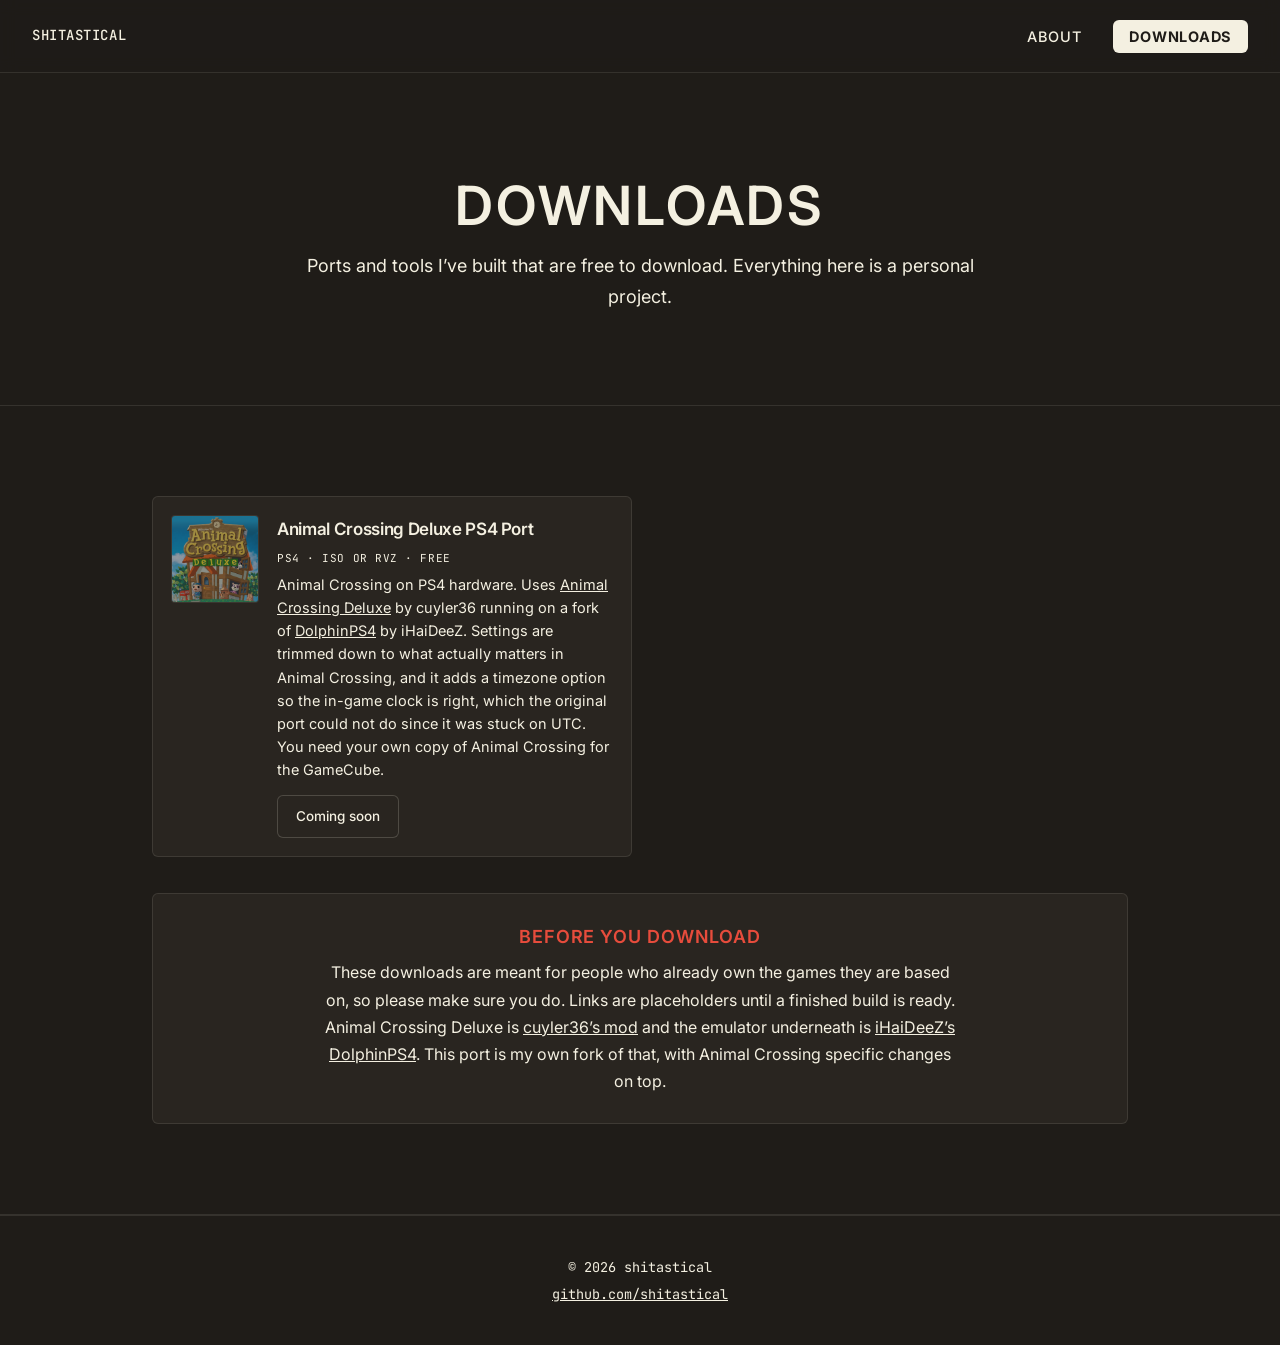
==== commit c4a4dd40: "Credit iHaiDeeZ's DolphinPS4 and note AC-specific changes" ====
--- a/page-two.html
+++ b/page-two.html
@@ -45,9 +45,14 @@
           <h3 class="download-title">Animal Crossing Deluxe PS4 Port</h3>
           <p class="download-meta">PS4 &middot; ISO or RVZ &middot; Free</p>
           <p class="download-desc">
-            Animal Crossing running on PS4 hardware, built on
+            Animal Crossing on PS4 hardware. Uses
             <a href="https://cuyler36.github.io/acdx/" rel="noopener">Animal Crossing Deluxe</a>
-            by cuyler36. You need your own copy of Animal Crossing for the GameCube.
+            by cuyler36 running on a fork of
+            <a href="https://github.com/iHaiDeeZ/DolphinPS4" rel="noopener">DolphinPS4</a> by
+            iHaiDeeZ. Settings are trimmed down to what actually matters in Animal Crossing, and
+            it adds a timezone option so the in-game clock is right, which the original port
+            could not do since it was stuck on UTC. You need your own copy of Animal Crossing
+            for the GameCube.
           </p>
           <div class="download-actions">
             <a href="#" class="btn btn-outline">Coming soon</a>
@@ -63,8 +68,10 @@
         These downloads are meant for people who already own the games they are based on,
         so please make sure you do. Links are placeholders until a finished build is ready.
         Animal Crossing Deluxe is
-        <a href="https://cuyler36.github.io/acdx/" rel="noopener">cuyler36&rsquo;s mod</a>, not
-        mine. This page is only for the PS4 port.
+        <a href="https://cuyler36.github.io/acdx/" rel="noopener">cuyler36&rsquo;s mod</a> and
+        the emulator underneath is
+        <a href="https://github.com/iHaiDeeZ/DolphinPS4" rel="noopener">iHaiDeeZ&rsquo;s DolphinPS4</a>.
+        This port is my own fork of that, with Animal Crossing specific changes on top.
       </p>
     </div>
   </div>
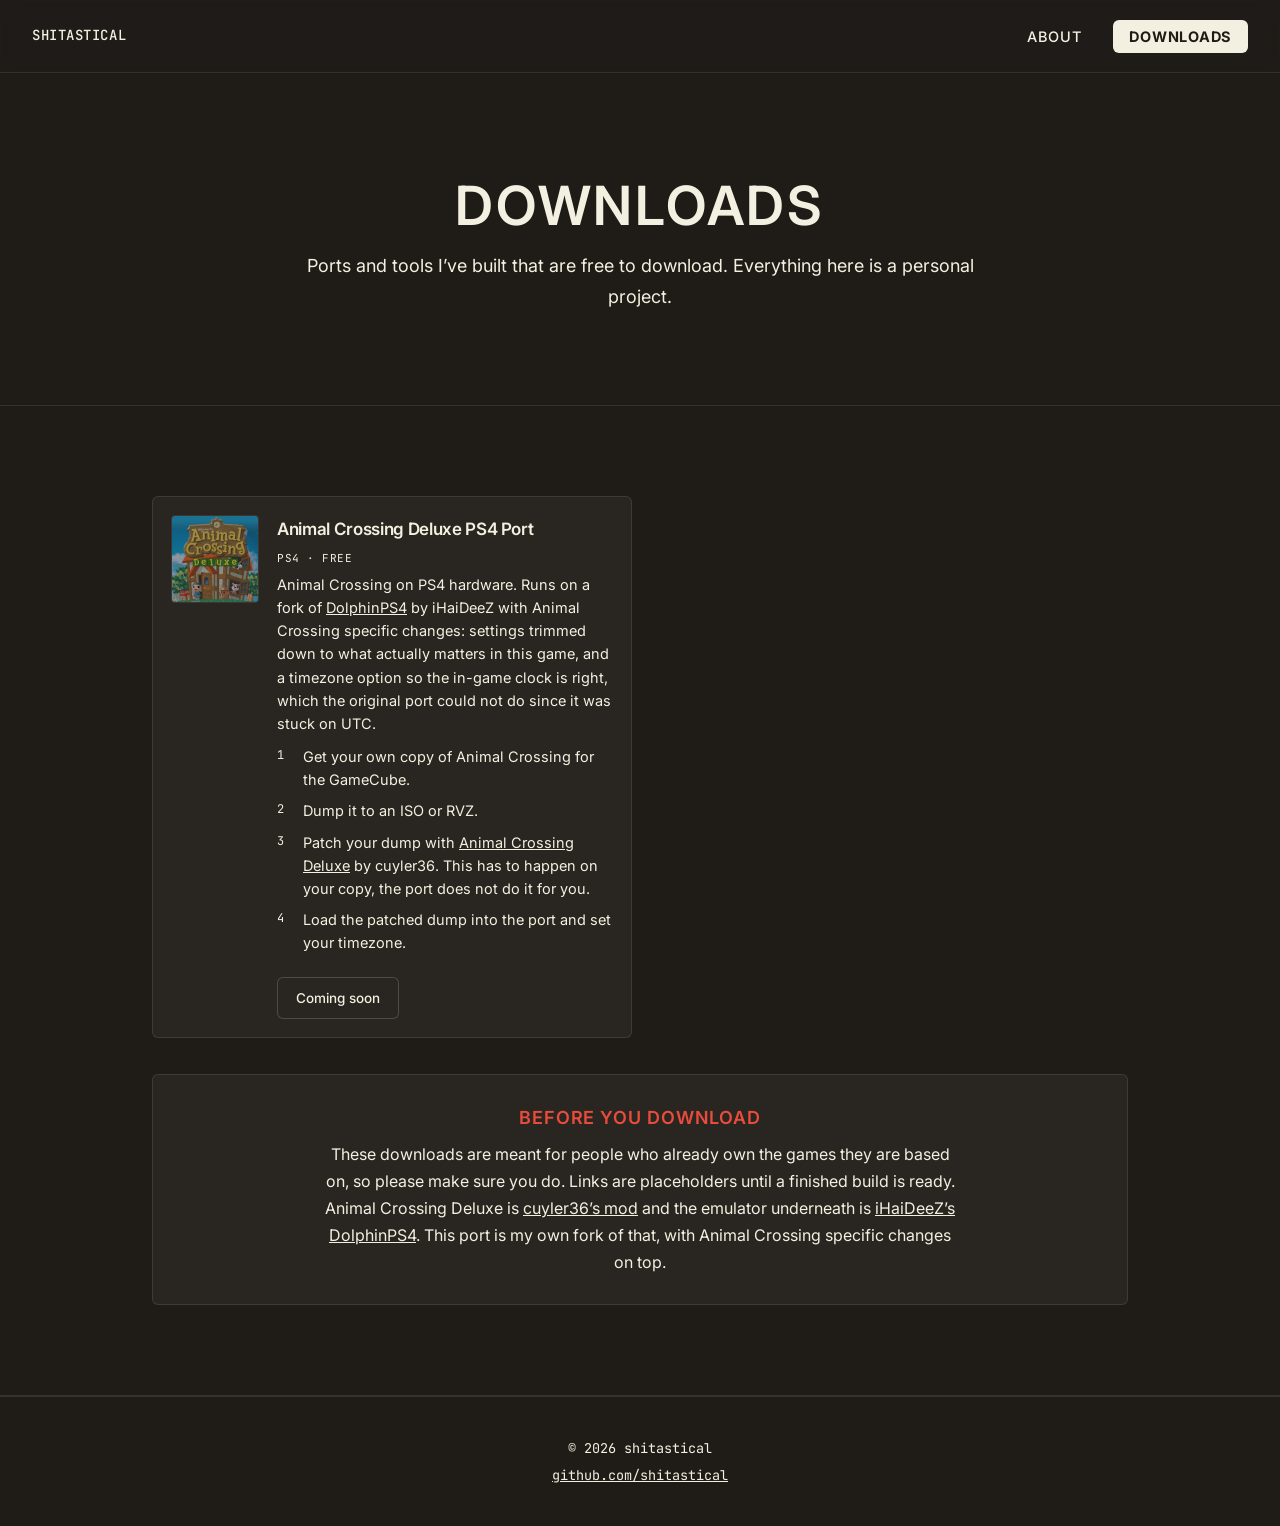
==== commit 7a42965b: "Downloads: add setup steps covering the user's own Deluxe patch" ====
--- a/page-two.html
+++ b/page-two.html
@@ -43,17 +43,24 @@
              alt="Animal Crossing Deluxe cover art" width="88" height="88" loading="lazy">
         <div class="download-body">
           <h3 class="download-title">Animal Crossing Deluxe PS4 Port</h3>
-          <p class="download-meta">PS4 &middot; ISO or RVZ &middot; Free</p>
+          <p class="download-meta">PS4 &middot; Free</p>
           <p class="download-desc">
-            Animal Crossing on PS4 hardware. Uses
-            <a href="https://cuyler36.github.io/acdx/" rel="noopener">Animal Crossing Deluxe</a>
-            by cuyler36 running on a fork of
+            Animal Crossing on PS4 hardware. Runs on a fork of
             <a href="https://github.com/iHaiDeeZ/DolphinPS4" rel="noopener">DolphinPS4</a> by
-            iHaiDeeZ. Settings are trimmed down to what actually matters in Animal Crossing, and
-            it adds a timezone option so the in-game clock is right, which the original port
-            could not do since it was stuck on UTC. You need your own copy of Animal Crossing
-            for the GameCube.
+            iHaiDeeZ with Animal Crossing specific changes: settings trimmed down to what
+            actually matters in this game, and a timezone option so the in-game clock is right,
+            which the original port could not do since it was stuck on UTC.
           </p>
+          <ol class="download-steps">
+            <li>Get your own copy of Animal Crossing for the GameCube.</li>
+            <li>Dump it to an ISO or RVZ.</li>
+            <li>
+              Patch your dump with
+              <a href="https://cuyler36.github.io/acdx/" rel="noopener">Animal Crossing Deluxe</a>
+              by cuyler36. This has to happen on your copy, the port does not do it for you.
+            </li>
+            <li>Load the patched dump into the port and set your timezone.</li>
+          </ol>
           <div class="download-actions">
             <a href="#" class="btn btn-outline">Coming soon</a>
           </div>
--- a/style.css
+++ b/style.css
@@ -709,6 +709,30 @@
 }
 .download-actions .btn { padding: 9px 18px; font-size: 13.5px; }
 .download-card.is-soon .download-thumb { opacity: .6; }
+.download-steps {
+  list-style: none;
+  margin: 4px 0 0;
+  padding: 0;
+  counter-reset: step;
+}
+.download-steps li {
+  font-size: 14.5px;
+  color: var(--dim);
+  line-height: 1.6;
+  padding-left: 26px;
+  position: relative;
+  margin-bottom: 8px;
+  counter-increment: step;
+}
+.download-steps li::before {
+  content: counter(step);
+  position: absolute;
+  left: 0;
+  top: 1px;
+  font-family: var(--font-mono);
+  font-size: 12px;
+  color: var(--accent);
+}
 
 /* ---------- FOOTER ---------- */
 footer { padding: 40px 0; background: var(--void); border-top: 1px solid var(--line); }
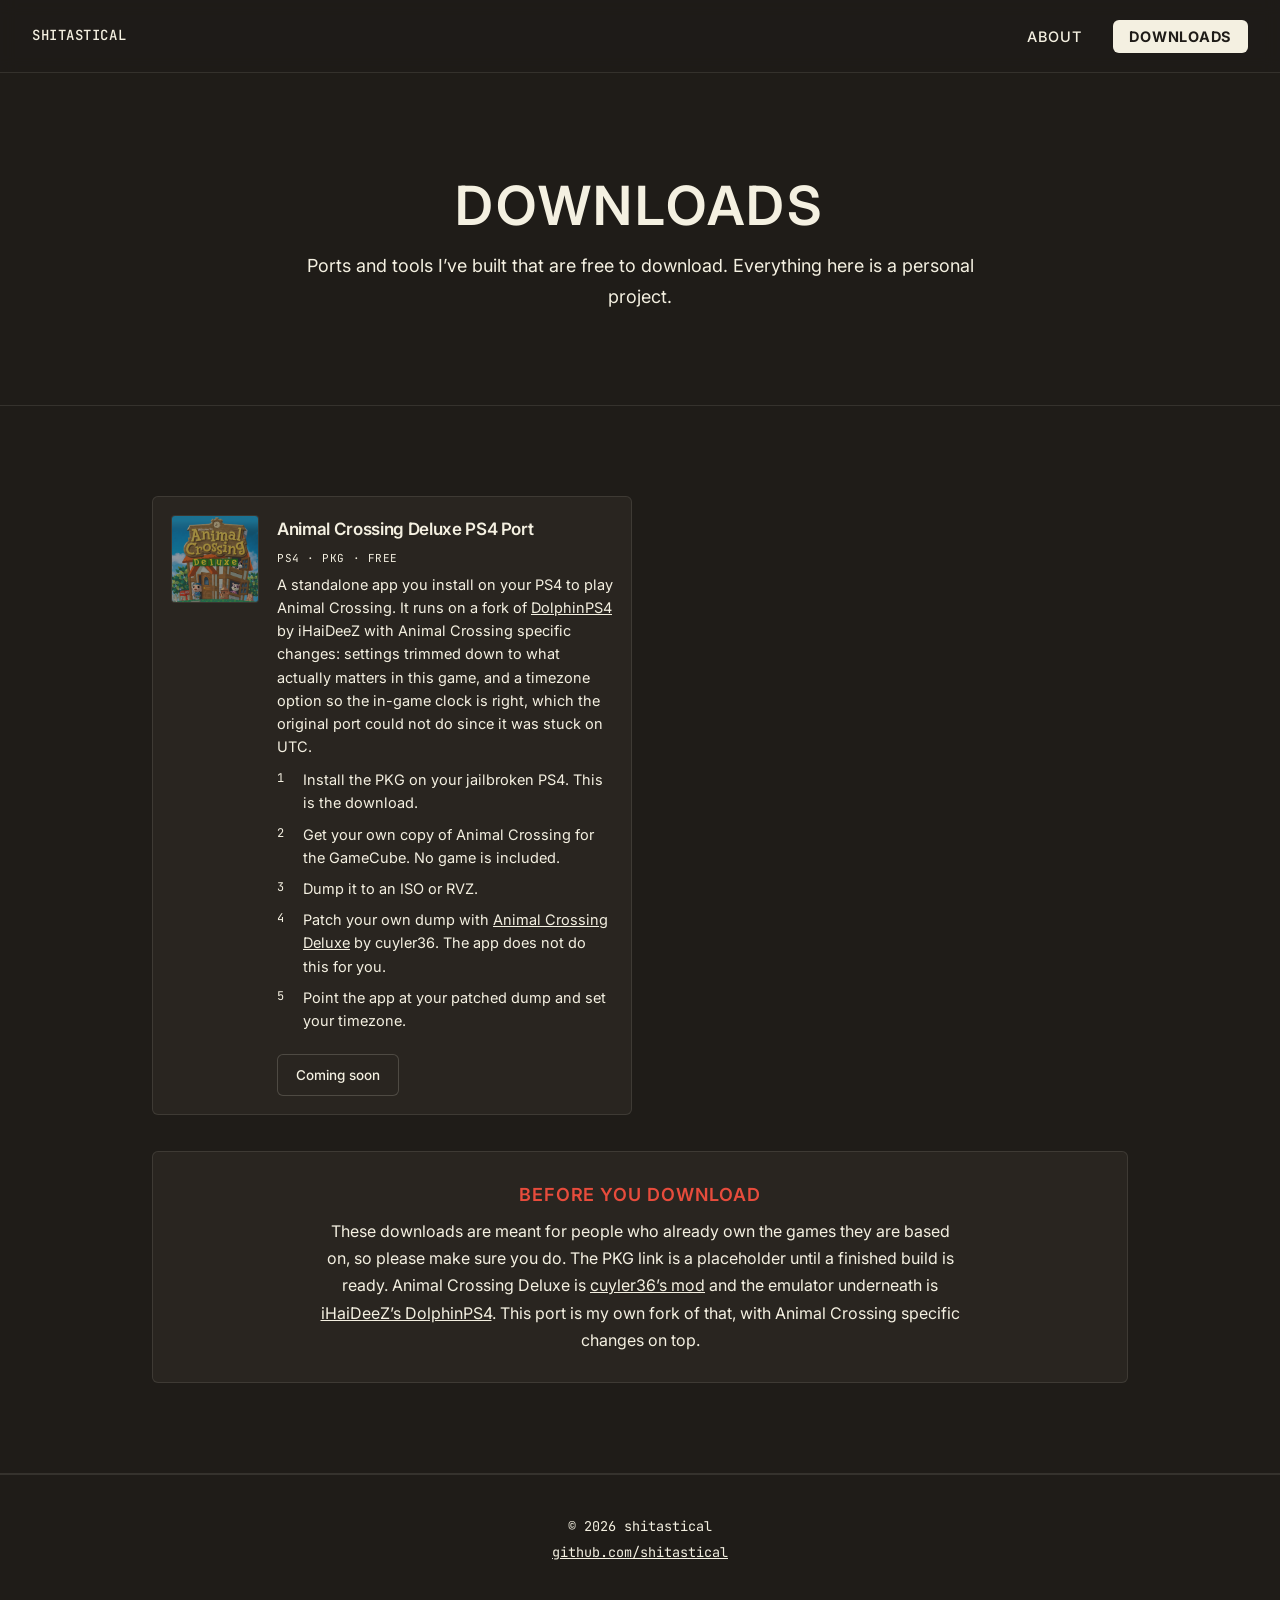
==== commit 0d79083c: "Downloads: clarify the PKG is the deliverable, game stays user-supplied" ====
--- a/page-two.html
+++ b/page-two.html
@@ -43,23 +43,24 @@
              alt="Animal Crossing Deluxe cover art" width="88" height="88" loading="lazy">
         <div class="download-body">
           <h3 class="download-title">Animal Crossing Deluxe PS4 Port</h3>
-          <p class="download-meta">PS4 &middot; Free</p>
+          <p class="download-meta">PS4 &middot; PKG &middot; Free</p>
           <p class="download-desc">
-            Animal Crossing on PS4 hardware. Runs on a fork of
-            <a href="https://github.com/iHaiDeeZ/DolphinPS4" rel="noopener">DolphinPS4</a> by
+            A standalone app you install on your PS4 to play Animal Crossing. It runs on a fork
+            of <a href="https://github.com/iHaiDeeZ/DolphinPS4" rel="noopener">DolphinPS4</a> by
             iHaiDeeZ with Animal Crossing specific changes: settings trimmed down to what
             actually matters in this game, and a timezone option so the in-game clock is right,
             which the original port could not do since it was stuck on UTC.
           </p>
           <ol class="download-steps">
-            <li>Get your own copy of Animal Crossing for the GameCube.</li>
+            <li>Install the PKG on your jailbroken PS4. This is the download.</li>
+            <li>Get your own copy of Animal Crossing for the GameCube. No game is included.</li>
             <li>Dump it to an ISO or RVZ.</li>
             <li>
-              Patch your dump with
+              Patch your own dump with
               <a href="https://cuyler36.github.io/acdx/" rel="noopener">Animal Crossing Deluxe</a>
-              by cuyler36. This has to happen on your copy, the port does not do it for you.
+              by cuyler36. The app does not do this for you.
             </li>
-            <li>Load the patched dump into the port and set your timezone.</li>
+            <li>Point the app at your patched dump and set your timezone.</li>
           </ol>
           <div class="download-actions">
             <a href="#" class="btn btn-outline">Coming soon</a>
@@ -73,8 +74,8 @@
       <h3>Before you download</h3>
       <p>
         These downloads are meant for people who already own the games they are based on,
-        so please make sure you do. Links are placeholders until a finished build is ready.
-        Animal Crossing Deluxe is
+        so please make sure you do. The PKG link is a placeholder until a finished build is
+        ready. Animal Crossing Deluxe is
         <a href="https://cuyler36.github.io/acdx/" rel="noopener">cuyler36&rsquo;s mod</a> and
         the emulator underneath is
         <a href="https://github.com/iHaiDeeZ/DolphinPS4" rel="noopener">iHaiDeeZ&rsquo;s DolphinPS4</a>.
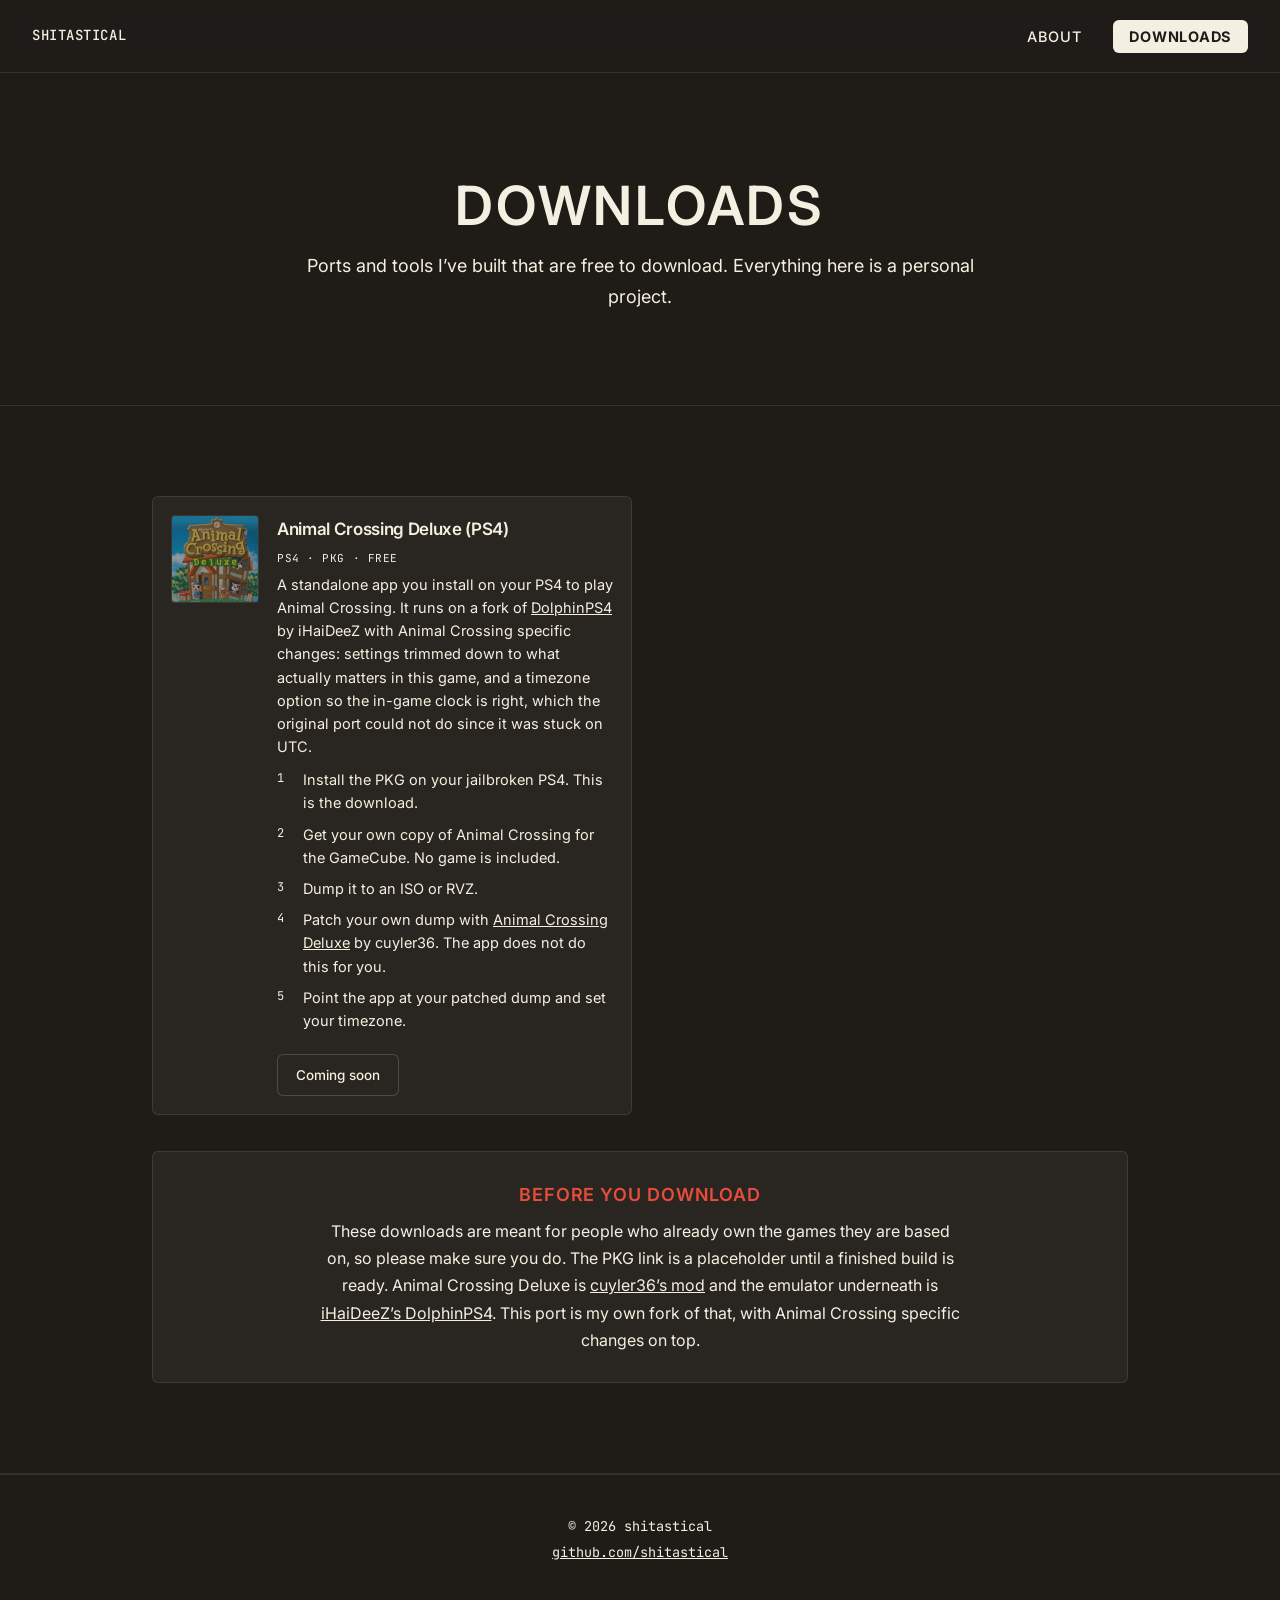
==== commit ee8f03d3: "Rename card title to Animal Crossing Deluxe (PS4)" ====
--- a/page-two.html
+++ b/page-two.html
@@ -42,7 +42,7 @@
         <img class="download-thumb" src="assets/images/animal_crossing_deluxe_icon.jpeg"
              alt="Animal Crossing Deluxe cover art" width="88" height="88" loading="lazy">
         <div class="download-body">
-          <h3 class="download-title">Animal Crossing Deluxe PS4 Port</h3>
+          <h3 class="download-title">Animal Crossing Deluxe (PS4)</h3>
           <p class="download-meta">PS4 &middot; PKG &middot; Free</p>
           <p class="download-desc">
             A standalone app you install on your PS4 to play Animal Crossing. It runs on a fork
